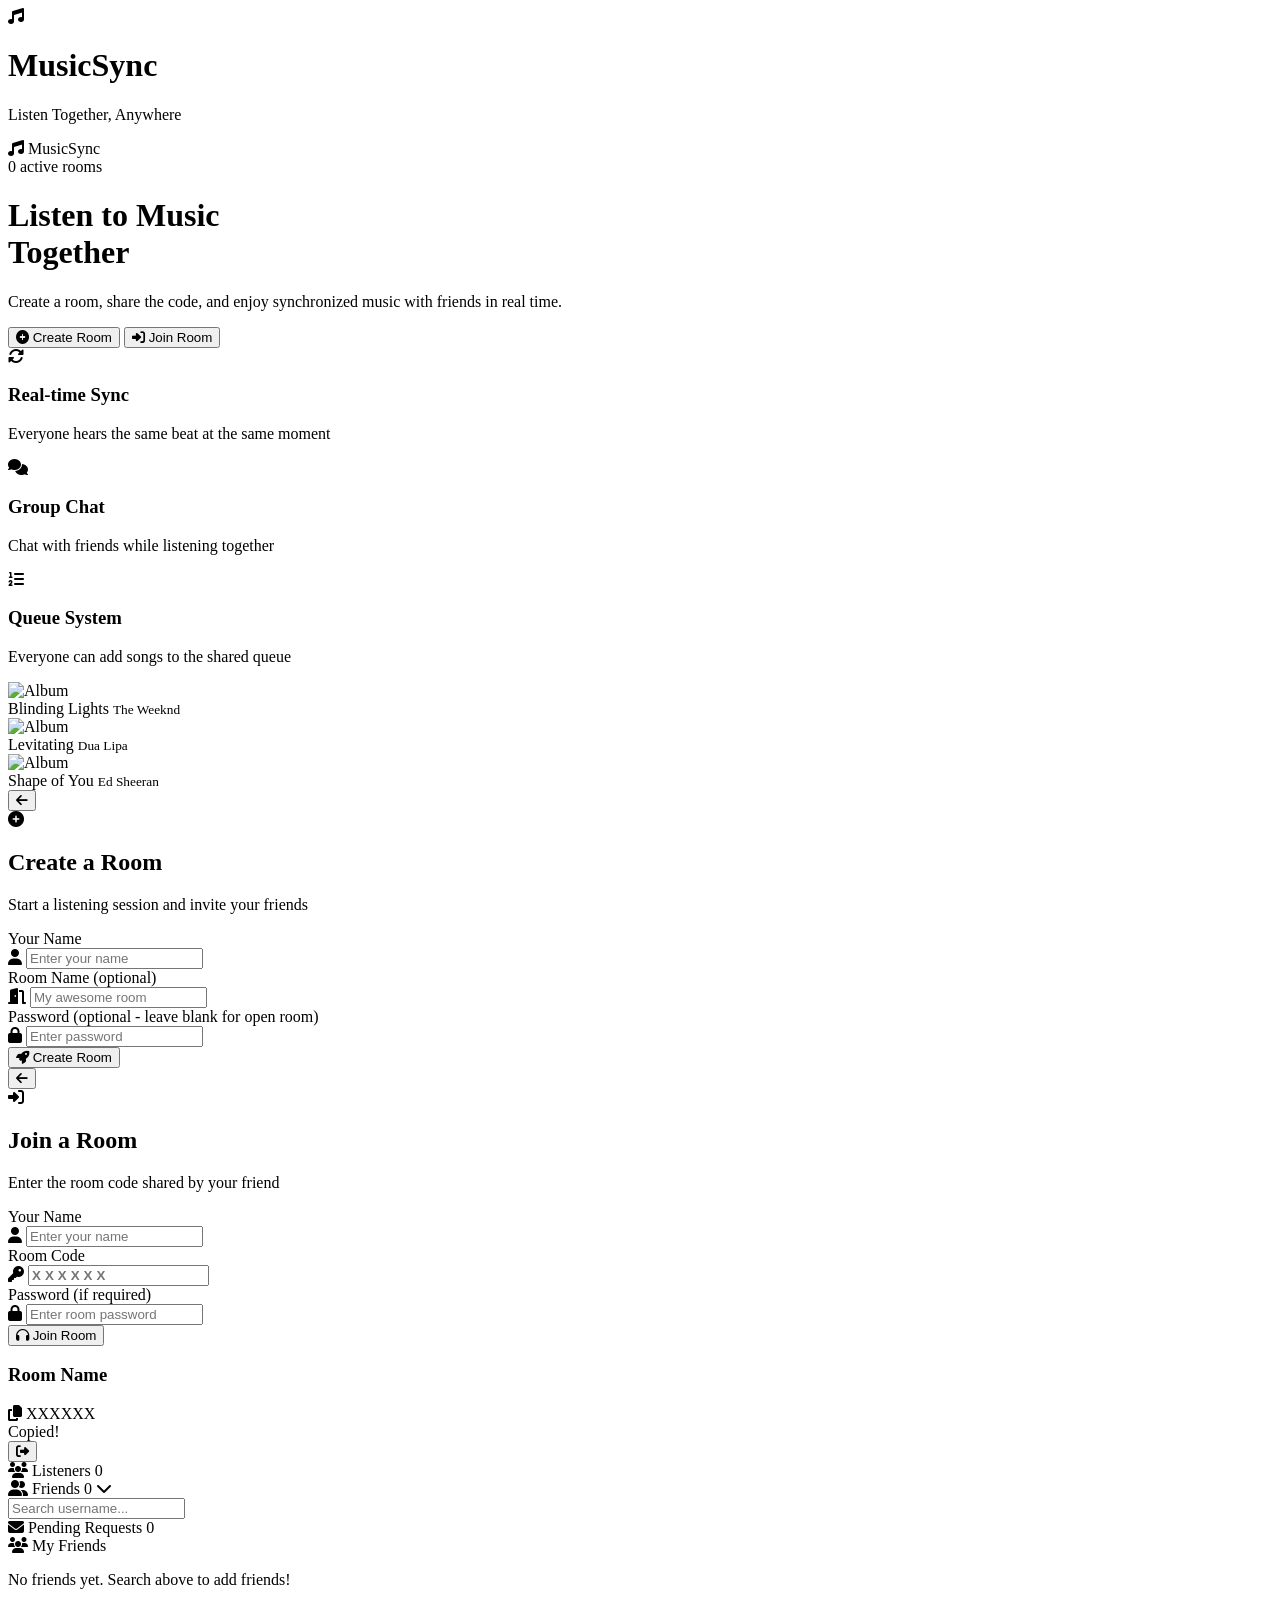
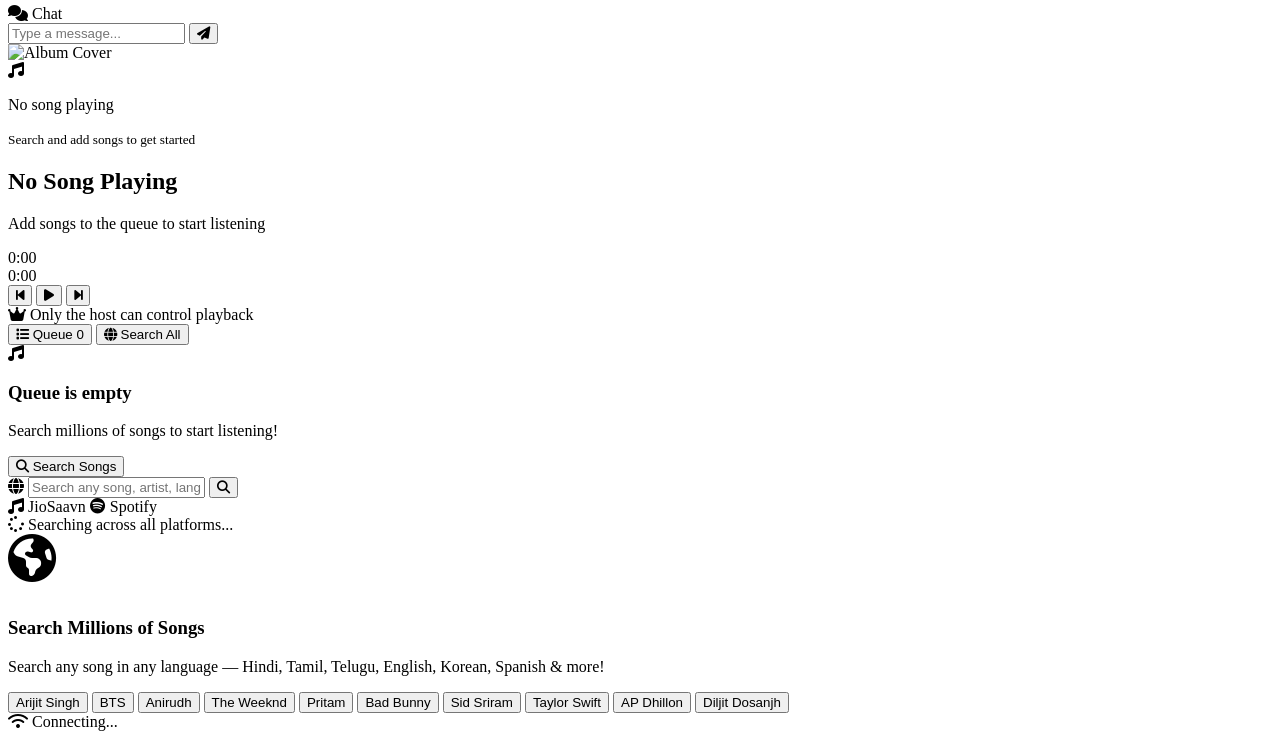
==== target/classes/static/index.html @ d3685bd4 "Fix: Add cache-busting version params to CSS and JS" ====
<!DOCTYPE html>
<html lang="en">
<head>
    <meta charset="UTF-8">
    <meta name="viewport" content="width=device-width, initial-scale=1.0">
    <title>MusicSync - Listen Together</title>
    <link rel="stylesheet" href="/css/style.css?v=20260312">
    <link href="https://fonts.googleapis.com/css2?family=Inter:wght@300;400;500;600;700;800;900&display=swap" rel="stylesheet">
    <link href="https://cdnjs.cloudflare.com/ajax/libs/font-awesome/6.5.1/css/all.min.css" rel="stylesheet">
    <script src="https://cdn.jsdelivr.net/npm/sockjs-client@1/dist/sockjs.min.js"></script>
    <script src="https://cdnjs.cloudflare.com/ajax/libs/stomp.js/2.3.3/stomp.min.js"></script>
</head>
<body>

    <!-- Splash Screen -->
    <div id="splash-screen" class="screen">
        <div class="splash-content">
            <div class="splash-logo">
                <div class="logo-icon">
                    <i class="fas fa-music"></i>
                    <div class="pulse-ring"></div>
                    <div class="pulse-ring delay-1"></div>
                    <div class="pulse-ring delay-2"></div>
                </div>
                <h1 class="logo-text">Music<span>Sync</span></h1>
                <p class="logo-tagline">Listen Together, Anywhere</p>
            </div>
            <div class="splash-loader">
                <div class="equalizer">
                    <span></span><span></span><span></span><span></span><span></span>
                </div>
            </div>
        </div>
    </div>

    <!-- Home Screen -->
    <div id="home-screen" class="screen active">
        <div class="home-container">
            <nav class="home-nav">
                <div class="nav-logo">
                    <i class="fas fa-music"></i>
                    <span>MusicSync</span>
                </div>
                <div class="nav-stats">
                    <span id="active-rooms-count">0</span> active rooms
                </div>
            </nav>

            <div class="home-hero">
                <div class="hero-content">
                    <h1>Listen to Music<br><span class="gradient-text">Together</span></h1>
                    <p>Create a room, share the code, and enjoy synchronized music with friends in real time.</p>

                    <div class="home-actions">
                        <button class="btn btn-primary btn-lg" onclick="showScreen('create-room-screen')">
                            <i class="fas fa-plus-circle"></i>
                            Create Room
                        </button>
                        <button class="btn btn-secondary btn-lg" onclick="showScreen('join-room-screen')">
                            <i class="fas fa-sign-in-alt"></i>
                            Join Room
                        </button>
                    </div>

                    <div class="home-features">
                        <div class="feature-card">
                            <div class="feature-icon"><i class="fas fa-sync-alt"></i></div>
                            <h3>Real-time Sync</h3>
                            <p>Everyone hears the same beat at the same moment</p>
                        </div>
                        <div class="feature-card">
                            <div class="feature-icon"><i class="fas fa-comments"></i></div>
                            <h3>Group Chat</h3>
                            <p>Chat with friends while listening together</p>
                        </div>
                        <div class="feature-card">
                            <div class="feature-icon"><i class="fas fa-list-ol"></i></div>
                            <h3>Queue System</h3>
                            <p>Everyone can add songs to the shared queue</p>
                        </div>
                    </div>
                </div>

                <div class="hero-visual">
                    <div class="floating-cards">
                        <div class="float-card card-1">
                            <img src="https://i.scdn.co/image/ab67616d0000b2738863bc11d2aa12b54f5aeb36" alt="Album">
                            <div class="float-card-info">
                                <span>Blinding Lights</span>
                                <small>The Weeknd</small>
                            </div>
                        </div>
                        <div class="float-card card-2">
                            <img src="https://i.scdn.co/image/ab67616d0000b273bd26ede1ae69327010d49946" alt="Album">
                            <div class="float-card-info">
                                <span>Levitating</span>
                                <small>Dua Lipa</small>
                            </div>
                        </div>
                        <div class="float-card card-3">
                            <img src="https://i.scdn.co/image/ab67616d0000b273ba5db46f4b838ef6027e6f96" alt="Album">
                            <div class="float-card-info">
                                <span>Shape of You</span>
                                <small>Ed Sheeran</small>
                            </div>
                        </div>
                    </div>
                </div>
            </div>
        </div>
    </div>

    <!-- Create Room Screen -->
    <div id="create-room-screen" class="screen">
        <div class="form-container">
            <button class="btn-back" onclick="showScreen('home-screen')">
                <i class="fas fa-arrow-left"></i>
            </button>
            <div class="form-card">
                <div class="form-header">
                    <div class="form-icon create">
                        <i class="fas fa-plus-circle"></i>
                    </div>
                    <h2>Create a Room</h2>
                    <p>Start a listening session and invite your friends</p>
                </div>
                <div class="form-body">
                    <div class="input-group">
                        <label>Your Name</label>
                        <div class="input-wrapper">
                            <i class="fas fa-user"></i>
                            <input type="text" id="create-username" placeholder="Enter your name" maxlength="20">
                        </div>
                    </div>
                    <div class="input-group">
                        <label>Room Name <span class="optional">(optional)</span></label>
                        <div class="input-wrapper">
                            <i class="fas fa-door-open"></i>
                            <input type="text" id="create-room-name" placeholder="My awesome room" maxlength="30">
                        </div>
                    </div>
                    <div class="input-group">
                        <label>Password <span class="optional">(optional - leave blank for open room)</span></label>
                        <div class="input-wrapper">
                            <i class="fas fa-lock"></i>
                            <input type="password" id="create-password" placeholder="Enter password" maxlength="20">
                        </div>
                    </div>
                    <button class="btn btn-primary btn-full" id="btn-create-room" onclick="createRoom()">
                        <i class="fas fa-rocket"></i>
                        Create Room
                    </button>
                    <div id="create-error" class="error-message hidden"></div>
                </div>
            </div>
        </div>
    </div>

    <!-- Join Room Screen -->
    <div id="join-room-screen" class="screen">
        <div class="form-container">
            <button class="btn-back" onclick="showScreen('home-screen')">
                <i class="fas fa-arrow-left"></i>
            </button>
            <div class="form-card">
                <div class="form-header">
                    <div class="form-icon join">
                        <i class="fas fa-sign-in-alt"></i>
                    </div>
                    <h2>Join a Room</h2>
                    <p>Enter the room code shared by your friend</p>
                </div>
                <div class="form-body">
                    <div class="input-group">
                        <label>Your Name</label>
                        <div class="input-wrapper">
                            <i class="fas fa-user"></i>
                            <input type="text" id="join-username" placeholder="Enter your name" maxlength="20">
                        </div>
                    </div>
                    <div class="input-group">
                        <label>Room Code</label>
                        <div class="input-wrapper code-input">
                            <i class="fas fa-key"></i>
                            <input type="text" id="join-room-code" placeholder="XXXXXX" maxlength="6"
                                   style="text-transform: uppercase; letter-spacing: 4px; font-weight: 700;">
                        </div>
                    </div>
                    <div class="input-group">
                        <label>Password <span class="optional">(if required)</span></label>
                        <div class="input-wrapper">
                            <i class="fas fa-lock"></i>
                            <input type="password" id="join-password" placeholder="Enter room password" maxlength="20">
                        </div>
                    </div>
                    <button class="btn btn-primary btn-full" id="btn-join-room" onclick="joinRoom()">
                        <i class="fas fa-headphones"></i>
                        Join Room
                    </button>
                    <div id="join-error" class="error-message hidden"></div>
                </div>
            </div>
        </div>
    </div>

    <!-- Music Room Screen -->
    <div id="room-screen" class="screen">
        <div class="room-layout">
            <!-- Room Sidebar -->
            <aside class="room-sidebar">
                <div class="sidebar-header">
                    <div class="room-info">
                        <h3 id="room-name-display">Room Name</h3>
                        <div class="room-code-badge" onclick="copyRoomCode()">
                            <i class="fas fa-copy"></i>
                            <span id="room-code-display">XXXXXX</span>
                            <div class="copy-tooltip">Copied!</div>
                        </div>
                    </div>
                    <button class="btn-icon danger" onclick="leaveRoom()" title="Leave Room">
                        <i class="fas fa-sign-out-alt"></i>
                    </button>
                </div>

                <!-- Users List -->
                <div class="sidebar-section">
                    <div class="section-title">
                        <i class="fas fa-users"></i>
                        <span>Listeners</span>
                        <span class="badge" id="user-count">0</span>
                    </div>
                    <div class="users-list" id="users-list"></div>
                </div>

                <!-- Friends Section -->
                <div class="sidebar-section friends-section">
                    <div class="section-title clickable" onclick="toggleFriendsPanel()">
                        <i class="fas fa-user-friends"></i>
                        <span>Friends</span>
                        <span class="badge" id="friend-count">0</span>
                        <i class="fas fa-chevron-down expand-icon" id="friends-expand-icon"></i>
                    </div>
                    <div class="friends-panel hidden" id="friends-panel">
                        <!-- Add Friend Search -->
                        <div class="add-friend-search">
                            <input type="text" id="friend-search-input" placeholder="Search username..." 
                                   oninput="searchFriends(this.value)" maxlength="20">
                            <div class="search-results" id="friend-search-results"></div>
                        </div>
                        
                        <!-- Friend Requests -->
                        <div class="friend-requests hidden" id="friend-requests-section">
                            <div class="section-subtitle">
                                <i class="fas fa-envelope"></i> Pending Requests
                                <span class="badge" id="request-count">0</span>
                            </div>
                            <div id="friend-requests-list"></div>
                        </div>
                        
                        <!-- Friends List -->
                        <div class="section-subtitle">
                            <i class="fas fa-users"></i> My Friends
                        </div>
                        <div class="friends-list" id="friends-list">
                            <div class="empty-friends">
                                <p>No friends yet. Search above to add friends!</p>
                            </div>
                        </div>
                    </div>
                </div>

                <!-- Chat Section -->
                <div class="sidebar-section chat-section">
                    <div class="section-title">
                        <i class="fas fa-comments"></i>
                        <span>Chat</span>
                    </div>
                    <div class="chat-messages" id="chat-messages"></div>
                    <div class="chat-input-wrapper">
                        <input type="text" id="chat-input" placeholder="Type a message..."
                               maxlength="500" onkeypress="handleChatKeypress(event)">
                        <button class="btn-icon" onclick="sendChat()">
                            <i class="fas fa-paper-plane"></i>
                        </button>
                    </div>
                </div>
            </aside>

            <!-- Main Content -->
            <main class="room-main">
                <!-- Now Playing -->
                <div class="now-playing-section">
                    <div class="now-playing-bg" id="now-playing-bg"></div>
                    <div class="now-playing-content">
                        <div class="album-artwork-container">
                            <div class="album-artwork" id="album-artwork">
                                <img src="" alt="Album Cover" id="album-cover-img">
                                <div class="vinyl-overlay"></div>
                                <div class="no-song-placeholder" id="no-song-placeholder">
                                    <i class="fas fa-music"></i>
                                    <p>No song playing</p>
                                    <small>Search and add songs to get started</small>
                                </div>
                            </div>
                            <div class="sound-waves" id="sound-waves">
                                <span></span><span></span><span></span><span></span><span></span>
                                <span></span><span></span><span></span><span></span><span></span>
                            </div>
                        </div>

                        <div class="song-details">
                            <h2 class="song-title" id="song-title">No Song Playing</h2>
                            <p class="song-artist" id="song-artist">Add songs to the queue to start listening</p>
                            <p class="song-album" id="song-album"></p>

                            <!-- Progress Bar -->
                            <div class="progress-container" id="progress-container">
                                <span class="time-current" id="time-current">0:00</span>
                                <div class="progress-bar" id="progress-bar" onclick="seekTo(event)">
                                    <div class="progress-fill" id="progress-fill"></div>
                                    <div class="progress-thumb" id="progress-thumb"></div>
                                </div>
                                <span class="time-total" id="time-total">0:00</span>
                            </div>

                            <!-- Controls -->
                            <div class="playback-controls">
                                <button class="btn-control" onclick="previousSong()" title="Previous">
                                    <i class="fas fa-step-backward"></i>
                                </button>
                                <button class="btn-control btn-play" id="btn-play-pause" onclick="togglePlayPause()">
                                    <i class="fas fa-play" id="play-pause-icon"></i>
                                </button>
                                <button class="btn-control" onclick="nextSong()" title="Next">
                                    <i class="fas fa-step-forward"></i>
                                </button>
                            </div>

                            <div class="host-indicator" id="host-indicator">
                                <i class="fas fa-crown"></i>
                                <span>Only the host can control playback</span>
                            </div>
                        </div>
                    </div>
                </div>

                <!-- Tabs: Queue / Library / Search -->
                <div class="content-tabs">
                    <button class="tab-btn active" onclick="switchTab('queue')" id="tab-queue">
                        <i class="fas fa-list"></i>
                        Queue <span class="badge" id="queue-count">0</span>
                    </button>
                    <button class="tab-btn" onclick="switchTab('search')" id="tab-search">
                        <i class="fas fa-globe"></i>
                        Search All
                    </button>
                </div>

                <!-- Queue -->
                <div class="tab-content active" id="queue-panel">
                    <div class="queue-empty" id="queue-empty">
                        <i class="fas fa-music"></i>
                        <h3>Queue is empty</h3>
                        <p>Search millions of songs to start listening!</p>
                        <button class="btn btn-primary" onclick="switchTab('search')">
                            <i class="fas fa-search"></i> Search Songs
                        </button>
                    </div>
                    <div class="song-list" id="queue-list"></div>
                </div>

                <!-- Search All (External APIs) -->
                <div class="tab-content" id="search-panel">
                    <div class="library-search">
                        <div class="input-wrapper">
                            <i class="fas fa-globe"></i>
                            <input type="text" id="external-search" 
                                   placeholder="Search any song, artist, language..."
                                   onkeydown="if(event.key==='Enter') searchExternal()">
                            <button class="search-go-btn" onclick="searchExternal()" title="Search">
                                <i class="fas fa-search"></i>
                            </button>
                        </div>
                        <div class="search-sources" id="search-sources">
                            <span class="source-badge jiosaavn"><i class="fas fa-music"></i> JioSaavn</span>
                            <span class="source-badge spotify hidden" id="spotify-badge"><i class="fab fa-spotify"></i> Spotify</span>
                        </div>
                    </div>
                    <div class="search-status hidden" id="search-status">
                        <i class="fas fa-spinner fa-spin"></i> Searching across all platforms...
                    </div>
                    <div class="search-empty" id="search-empty">
                        <i class="fas fa-globe-americas" style="font-size: 3rem; color: var(--accent); margin-bottom: 1rem;"></i>
                        <h3>Search Millions of Songs</h3>
                        <p>Search any song in any language — Hindi, Tamil, Telugu, English, Korean, Spanish & more!</p>
                        <div class="search-suggestions">
                            <button class="suggestion-chip" onclick="quickSearch('Arijit Singh')">Arijit Singh</button>
                            <button class="suggestion-chip" onclick="quickSearch('BTS')">BTS</button>
                            <button class="suggestion-chip" onclick="quickSearch('Anirudh')">Anirudh</button>
                            <button class="suggestion-chip" onclick="quickSearch('The Weeknd')">The Weeknd</button>
                            <button class="suggestion-chip" onclick="quickSearch('Pritam')">Pritam</button>
                            <button class="suggestion-chip" onclick="quickSearch('Bad Bunny')">Bad Bunny</button>
                            <button class="suggestion-chip" onclick="quickSearch('Sid Sriram')">Sid Sriram</button>
                            <button class="suggestion-chip" onclick="quickSearch('Taylor Swift')">Taylor Swift</button>
                            <button class="suggestion-chip" onclick="quickSearch('AP Dhillon')">AP Dhillon</button>
                            <button class="suggestion-chip" onclick="quickSearch('Diljit Dosanjh')">Diljit Dosanjh</button>
                        </div>
                    </div>
                    <div class="song-list" id="search-results"></div>
                </div>
            </main>
        </div>
    </div>

    <!-- Toast Notification -->
    <div id="toast-container"></div>

    <!-- Connection Status -->
    <div class="connection-status" id="connection-status">
        <i class="fas fa-wifi"></i>
        <span>Connecting...</span>
    </div>

    <script src="/js/app.js?v=20260312"></script>
</body>
</html>
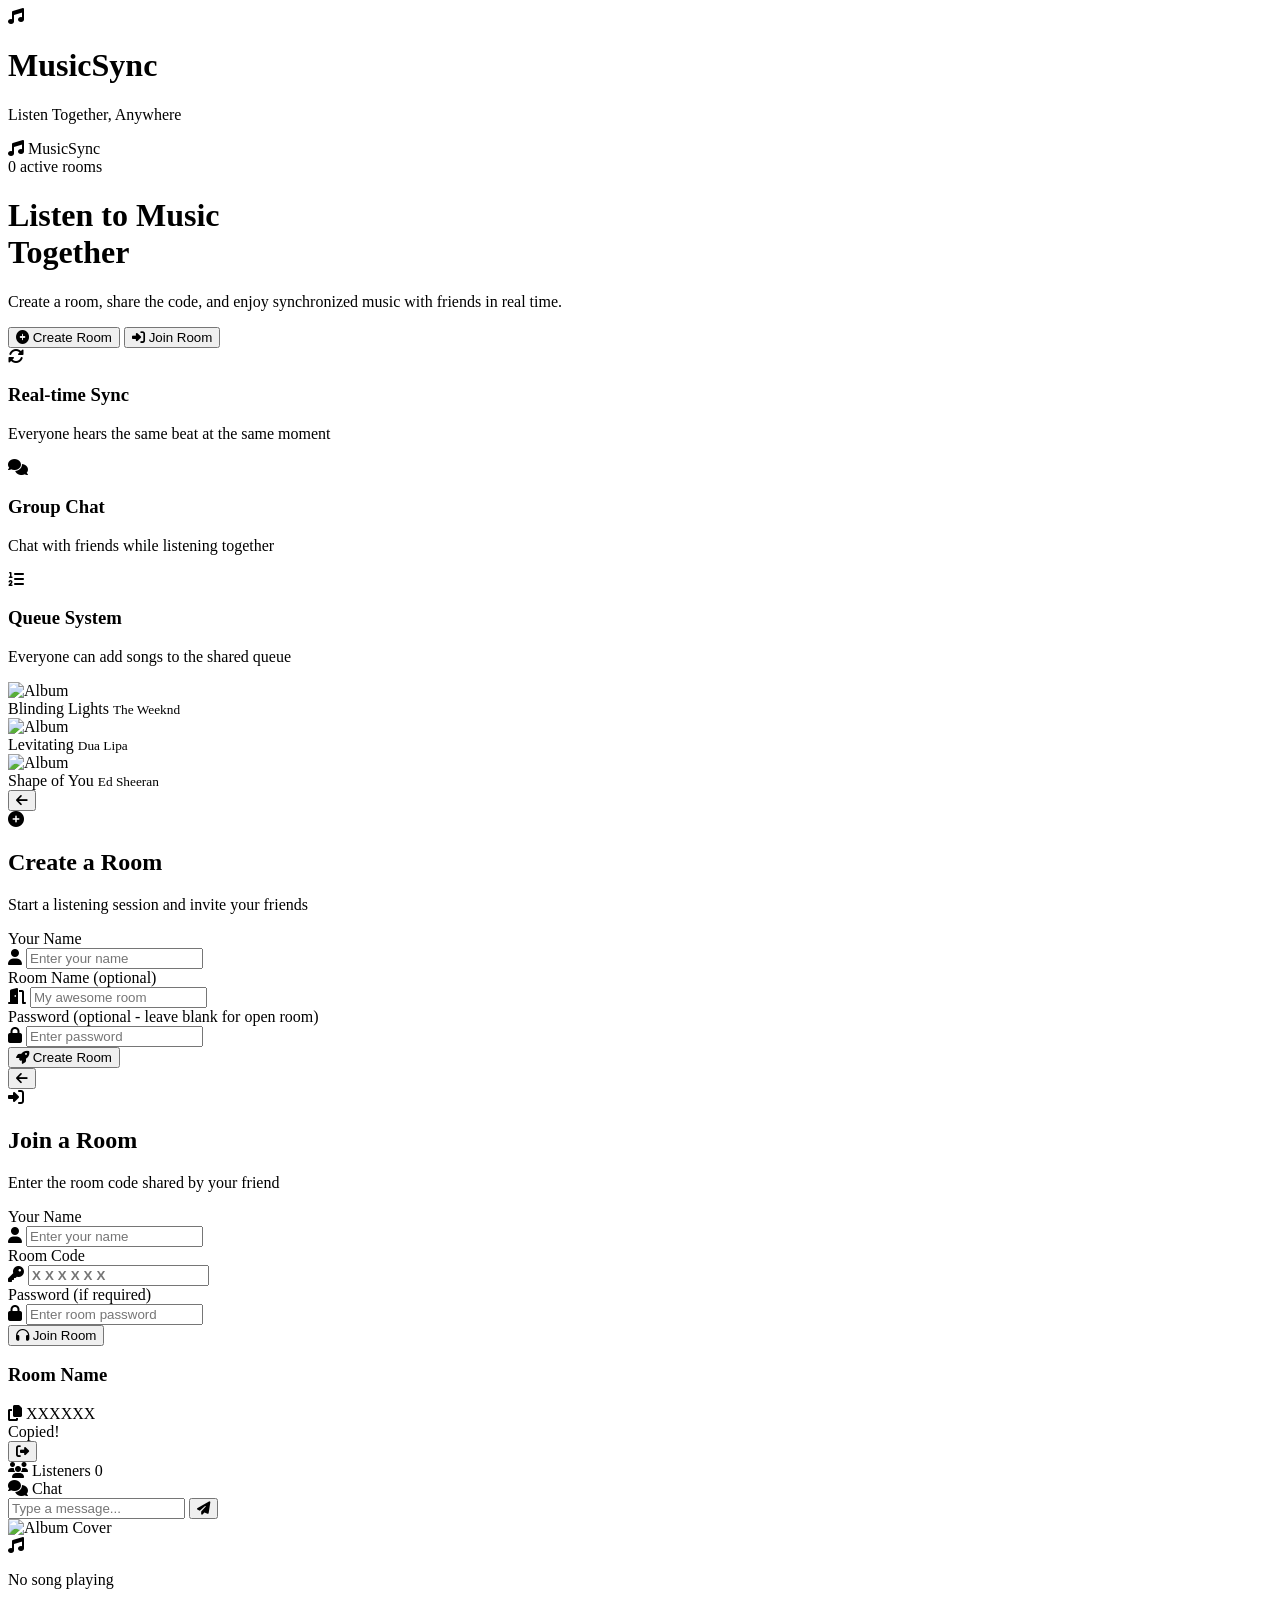
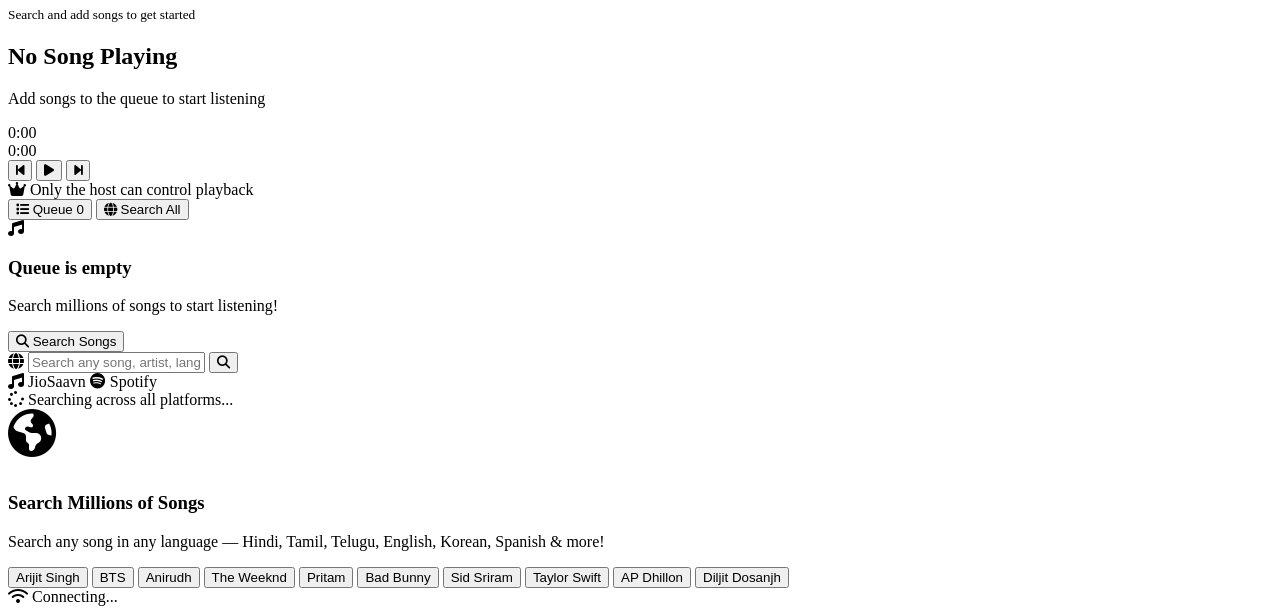
==== commit 1a50892a: "Remove friends system to simplify application Removed: - Friends Section UI from index.html - Friend" ====
--- a/target/classes/static/index.html
+++ b/target/classes/static/index.html
@@ -230,43 +230,6 @@
                         <span class="badge" id="user-count">0</span>
                     </div>
                     <div class="users-list" id="users-list"></div>
-                </div>
-
-                <!-- Friends Section -->
-                <div class="sidebar-section friends-section">
-                    <div class="section-title clickable" onclick="toggleFriendsPanel()">
-                        <i class="fas fa-user-friends"></i>
-                        <span>Friends</span>
-                        <span class="badge" id="friend-count">0</span>
-                        <i class="fas fa-chevron-down expand-icon" id="friends-expand-icon"></i>
-                    </div>
-                    <div class="friends-panel hidden" id="friends-panel">
-                        <!-- Add Friend Search -->
-                        <div class="add-friend-search">
-                            <input type="text" id="friend-search-input" placeholder="Search username..." 
-                                   oninput="searchFriends(this.value)" maxlength="20">
-                            <div class="search-results" id="friend-search-results"></div>
-                        </div>
-                        
-                        <!-- Friend Requests -->
-                        <div class="friend-requests hidden" id="friend-requests-section">
-                            <div class="section-subtitle">
-                                <i class="fas fa-envelope"></i> Pending Requests
-                                <span class="badge" id="request-count">0</span>
-                            </div>
-                            <div id="friend-requests-list"></div>
-                        </div>
-                        
-                        <!-- Friends List -->
-                        <div class="section-subtitle">
-                            <i class="fas fa-users"></i> My Friends
-                        </div>
-                        <div class="friends-list" id="friends-list">
-                            <div class="empty-friends">
-                                <p>No friends yet. Search above to add friends!</p>
-                            </div>
-                        </div>
-                    </div>
                 </div>
 
                 <!-- Chat Section -->
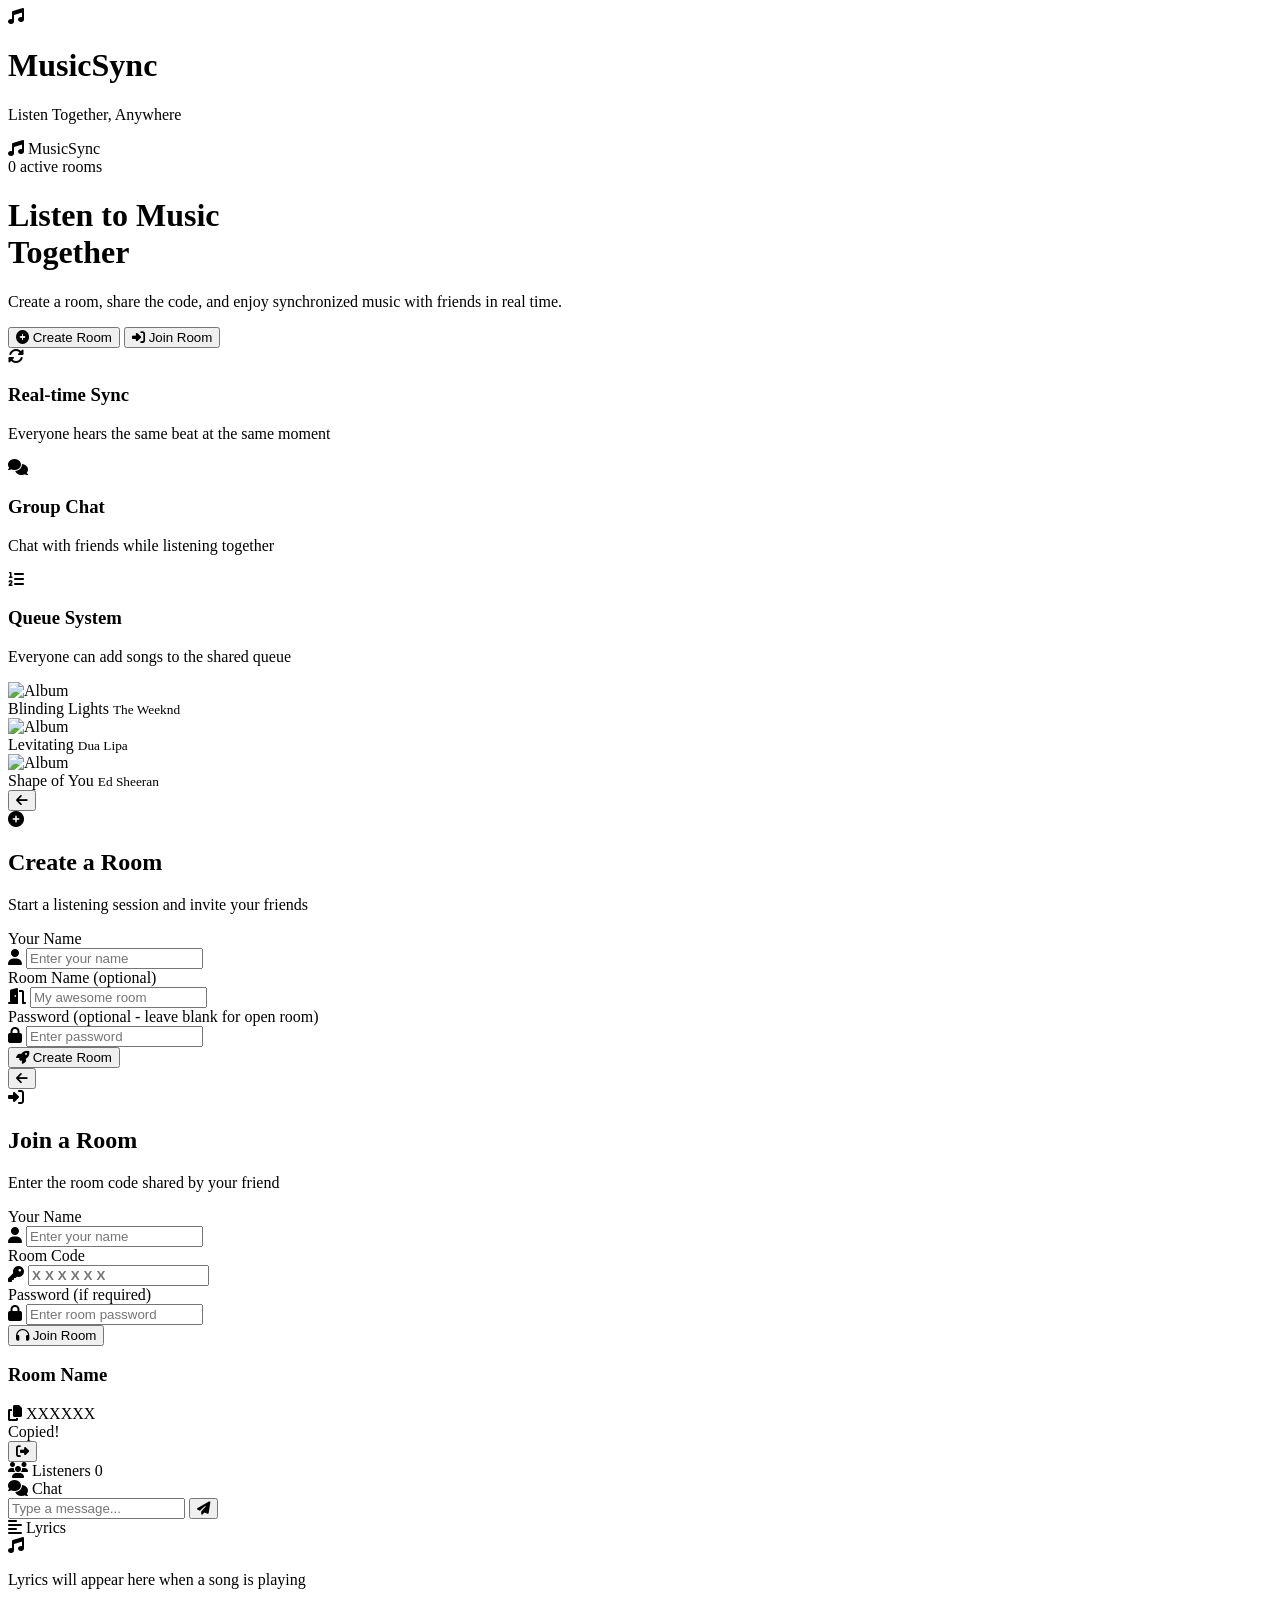
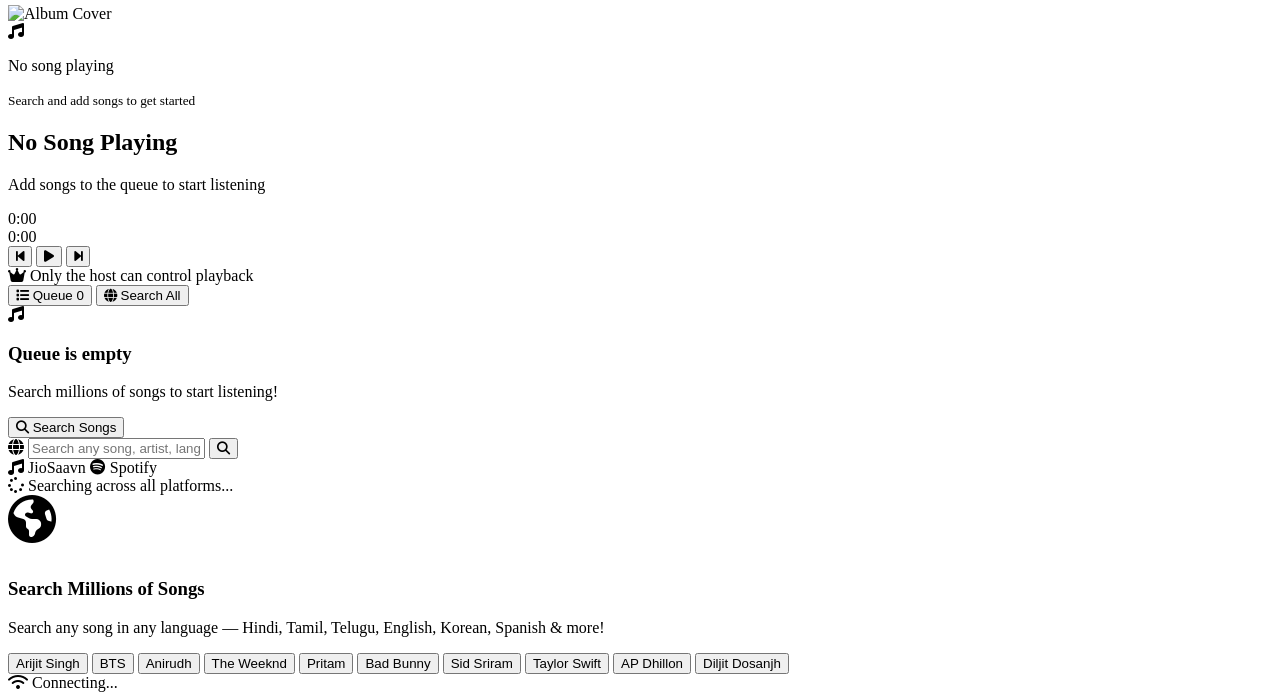
==== commit 3185a708: "Add synchronized lyrics feature for all songs Added: - Lyrics model with LRC format support for time" ====
--- a/target/classes/static/index.html
+++ b/target/classes/static/index.html
@@ -245,6 +245,20 @@
                         <button class="btn-icon" onclick="sendChat()">
                             <i class="fas fa-paper-plane"></i>
                         </button>
+                    </div>
+                </div>
+
+                <!-- Lyrics Section -->
+                <div class="sidebar-section lyrics-section">
+                    <div class="section-title">
+                        <i class="fas fa-align-left"></i>
+                        <span>Lyrics</span>
+                    </div>
+                    <div class="lyrics-container" id="lyrics-container">
+                        <div class="lyrics-empty">
+                            <i class="fas fa-music"></i>
+                            <p>Lyrics will appear here when a song is playing</p>
+                        </div>
                     </div>
                 </div>
             </aside>
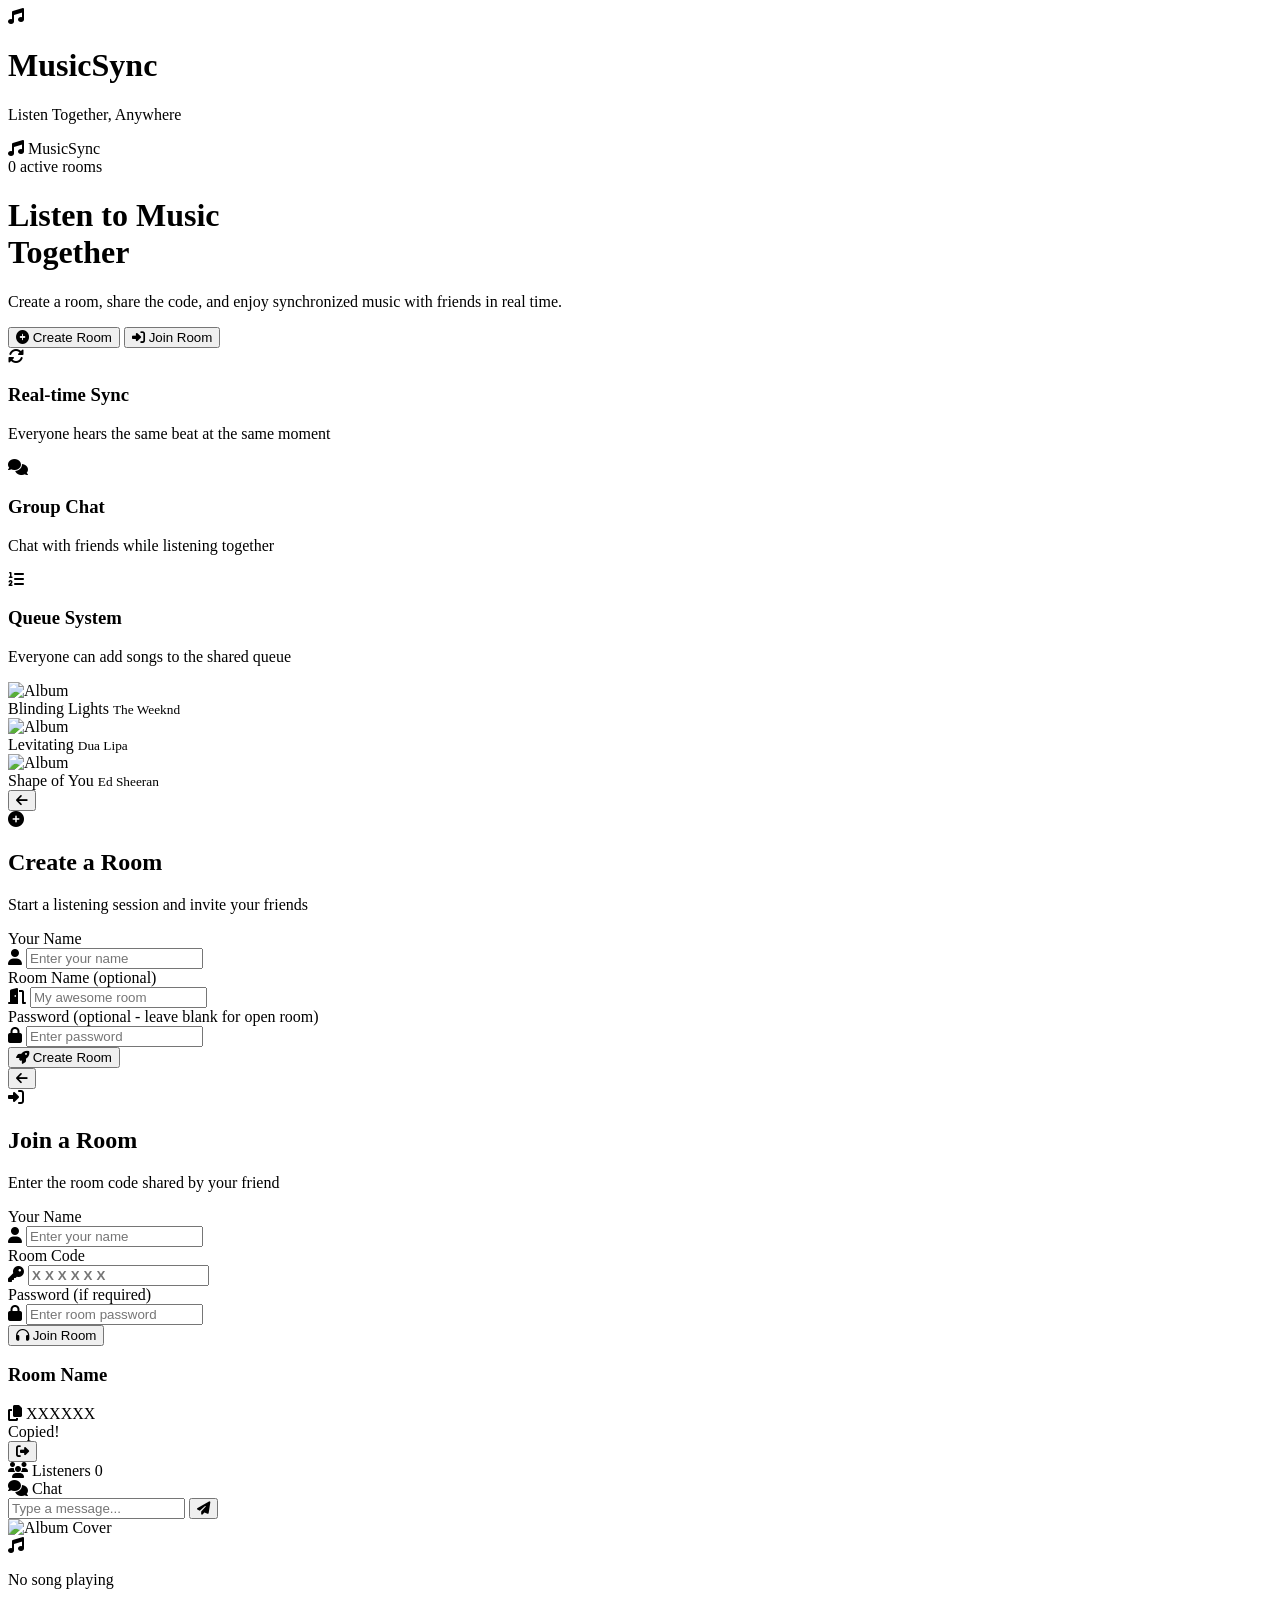
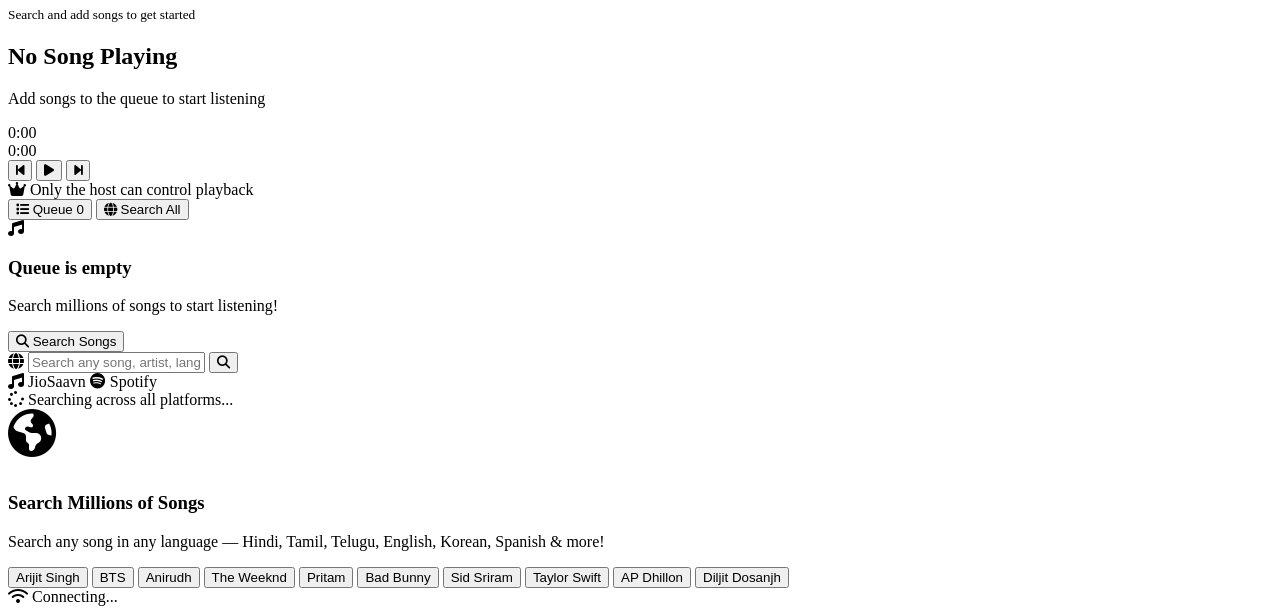
==== commit d35176db: "Add drag-to-reorder and remove button for queue songs" ====
--- a/target/classes/static/index.html
+++ b/target/classes/static/index.html
@@ -245,20 +245,6 @@
                         <button class="btn-icon" onclick="sendChat()">
                             <i class="fas fa-paper-plane"></i>
                         </button>
-                    </div>
-                </div>
-
-                <!-- Lyrics Section -->
-                <div class="sidebar-section lyrics-section">
-                    <div class="section-title">
-                        <i class="fas fa-align-left"></i>
-                        <span>Lyrics</span>
-                    </div>
-                    <div class="lyrics-container" id="lyrics-container">
-                        <div class="lyrics-empty">
-                            <i class="fas fa-music"></i>
-                            <p>Lyrics will appear here when a song is playing</p>
-                        </div>
                     </div>
                 </div>
             </aside>
@@ -398,6 +384,6 @@
         <span>Connecting...</span>
     </div>
 
-    <script src="/js/app.js?v=20260312"></script>
+    <script src="/js/app.js?v=1710263400"></script>
 </body>
 </html>
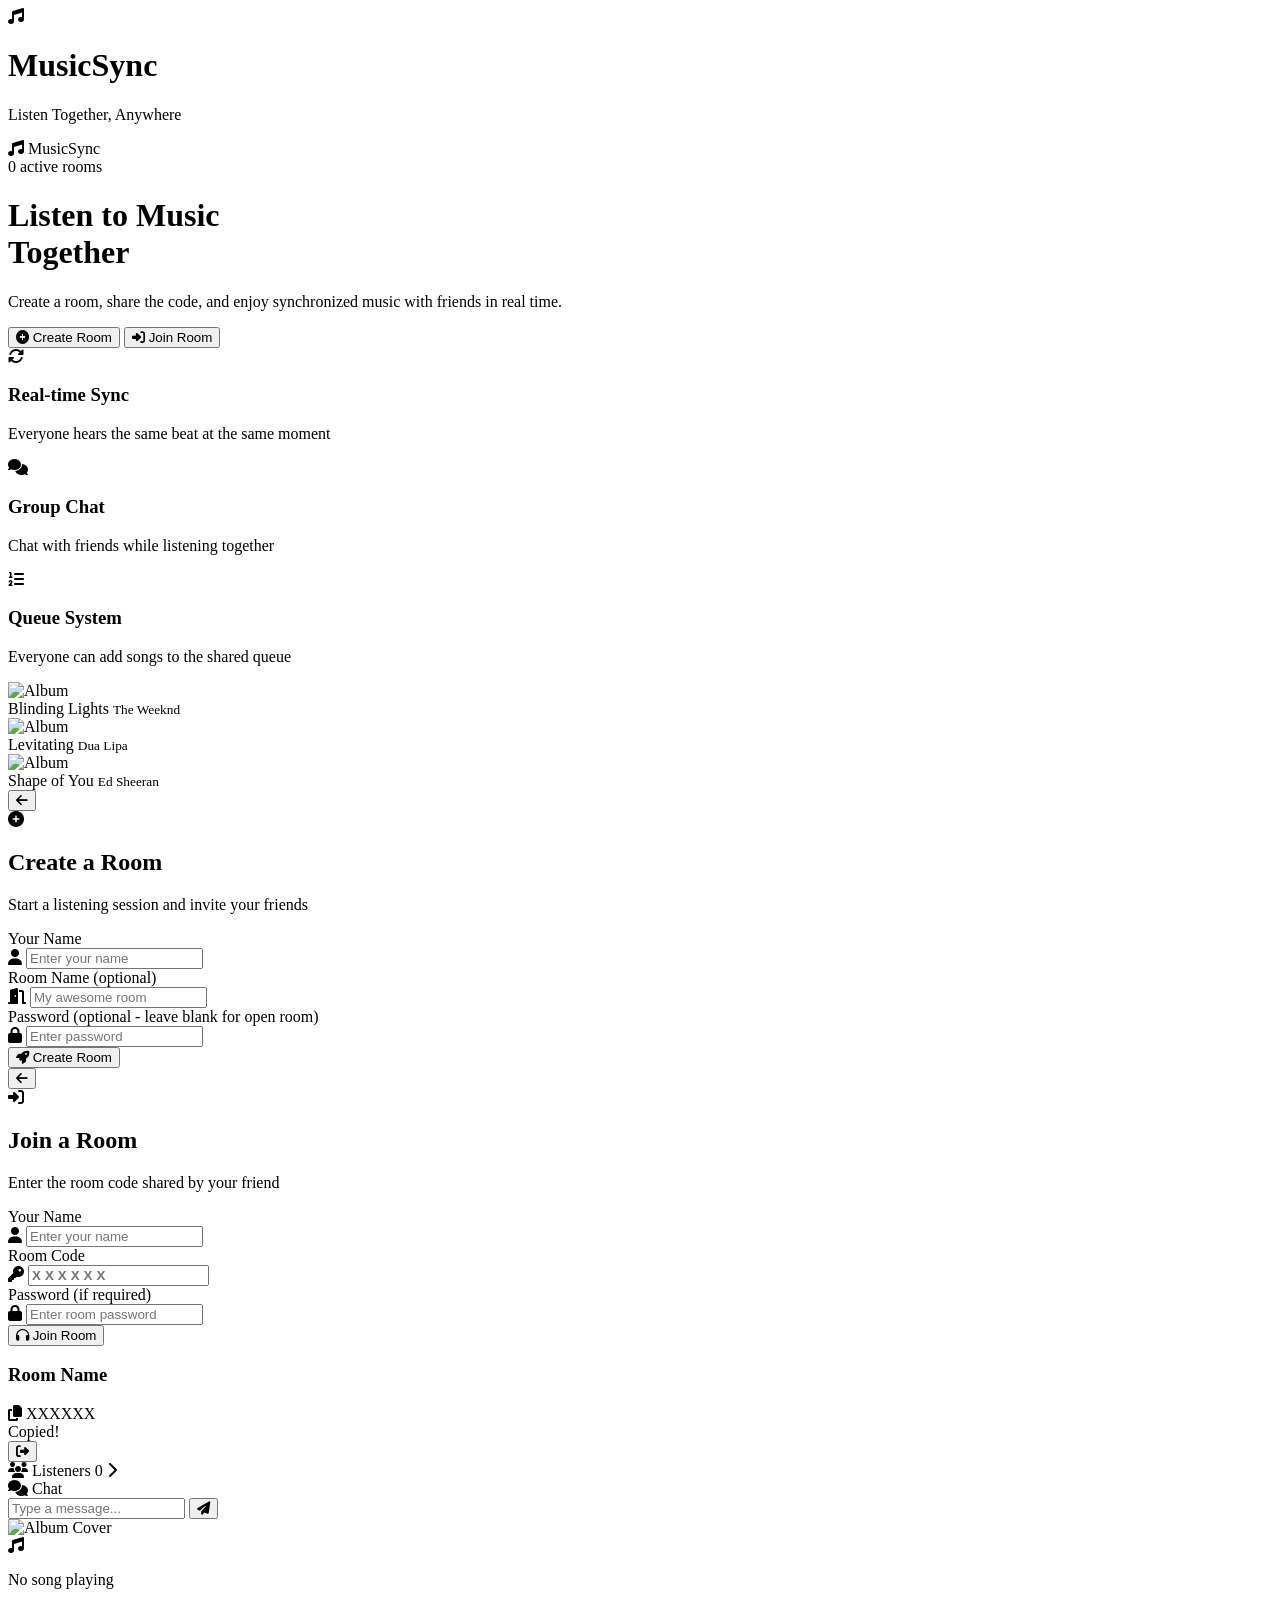
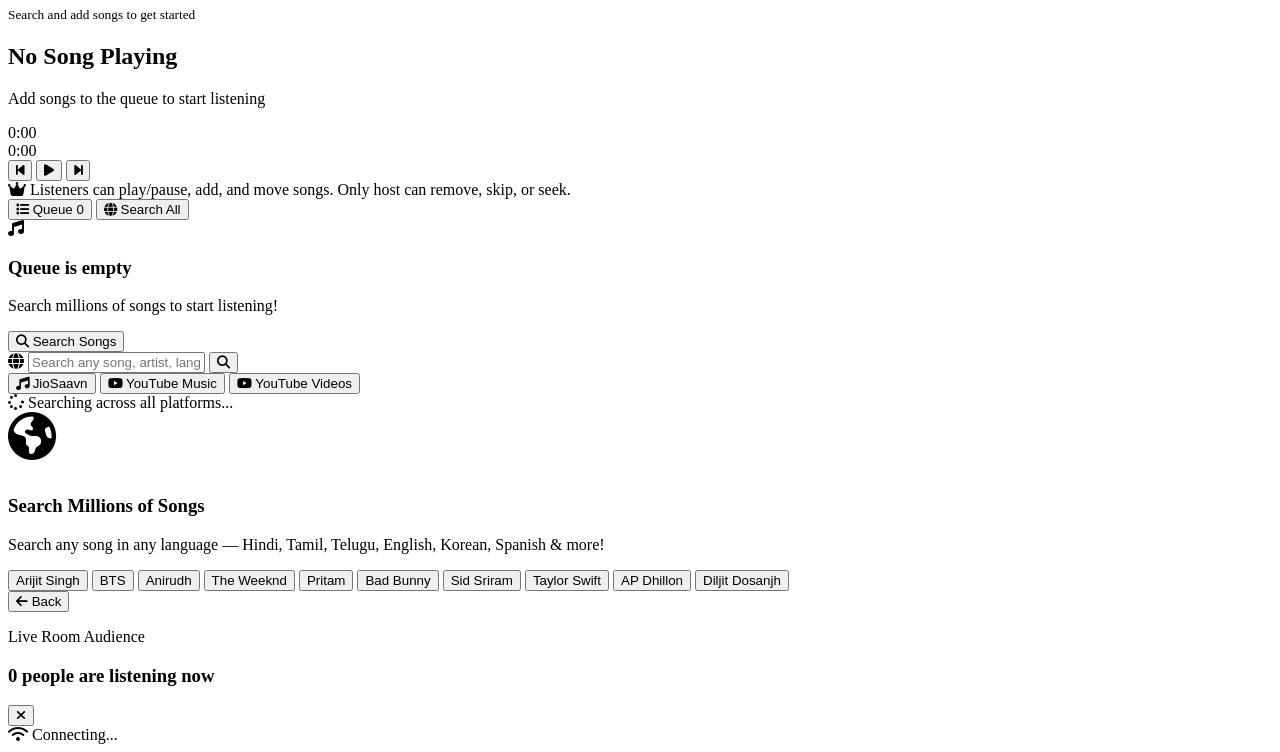
==== commit f7726634: "Add all pending local changes" ====
--- a/target/classes/static/index.html
+++ b/target/classes/static/index.html
@@ -4,7 +4,7 @@
     <meta charset="UTF-8">
     <meta name="viewport" content="width=device-width, initial-scale=1.0">
     <title>MusicSync - Listen Together</title>
-    <link rel="stylesheet" href="/css/style.css?v=20260312">
+    <link rel="stylesheet" href="/css/style.css?v=20260314-02">
     <link href="https://fonts.googleapis.com/css2?family=Inter:wght@300;400;500;600;700;800;900&display=swap" rel="stylesheet">
     <link href="https://cdnjs.cloudflare.com/ajax/libs/font-awesome/6.5.1/css/all.min.css" rel="stylesheet">
     <script src="https://cdn.jsdelivr.net/npm/sockjs-client@1/dist/sockjs.min.js"></script>
@@ -113,7 +113,7 @@
     <!-- Create Room Screen -->
     <div id="create-room-screen" class="screen">
         <div class="form-container">
-            <button class="btn-back" onclick="showScreen('home-screen')">
+            <button class="btn-back" onclick="goBack()">
                 <i class="fas fa-arrow-left"></i>
             </button>
             <div class="form-card">
@@ -159,7 +159,7 @@
     <!-- Join Room Screen -->
     <div id="join-room-screen" class="screen">
         <div class="form-container">
-            <button class="btn-back" onclick="showScreen('home-screen')">
+            <button class="btn-back" onclick="goBack()">
                 <i class="fas fa-arrow-left"></i>
             </button>
             <div class="form-card">
@@ -224,10 +224,12 @@
 
                 <!-- Users List -->
                 <div class="sidebar-section">
-                    <div class="section-title">
+                    <div class="section-title listeners-toggle" onclick="openListenersModal()" role="button" tabindex="0"
+                         onkeypress="if(event.key==='Enter' || event.key===' ') openListenersModal()" title="View current listeners">
                         <i class="fas fa-users"></i>
                         <span>Listeners</span>
                         <span class="badge" id="user-count">0</span>
+                        <i class="fas fa-chevron-right listeners-toggle-arrow"></i>
                     </div>
                     <div class="users-list" id="users-list"></div>
                 </div>
@@ -265,6 +267,10 @@
                                     <small>Search and add songs to get started</small>
                                 </div>
                             </div>
+                            <!-- YouTube Video Player (shown when a ytv_ song is playing) -->
+                            <div class="yt-video-wrapper hidden" id="yt-video-wrapper">
+                                <div id="yt-player"></div>
+                            </div>
                             <div class="sound-waves" id="sound-waves">
                                 <span></span><span></span><span></span><span></span><span></span>
                                 <span></span><span></span><span></span><span></span><span></span>
@@ -301,7 +307,7 @@
 
                             <div class="host-indicator" id="host-indicator">
                                 <i class="fas fa-crown"></i>
-                                <span>Only the host can control playback</span>
+                                <span>Listeners can play/pause, add, and move songs. Only host can remove, skip, or seek.</span>
                             </div>
                         </div>
                     </div>
@@ -345,8 +351,15 @@
                             </button>
                         </div>
                         <div class="search-sources" id="search-sources">
-                            <span class="source-badge jiosaavn"><i class="fas fa-music"></i> JioSaavn</span>
-                            <span class="source-badge spotify hidden" id="spotify-badge"><i class="fab fa-spotify"></i> Spotify</span>
+                            <button class="source-filter active" id="filter-jiosaavn" onclick="toggleSourceFilter('jiosaavn')" title="Show JioSaavn results only">
+                                <i class="fas fa-music"></i> JioSaavn
+                            </button>
+                            <button class="source-filter" id="filter-youtube" onclick="toggleSourceFilter('youtube')" title="Show YouTube Music results only">
+                                <i class="fab fa-youtube"></i> YouTube Music
+                            </button>
+                            <button class="source-filter" id="filter-youtubevideo" onclick="toggleSourceFilter('youtubevideo')" title="Show YouTube Videos results only">
+                                <i class="fab fa-youtube"></i> YouTube Videos
+                            </button>
                         </div>
                     </div>
                     <div class="search-status hidden" id="search-status">
@@ -369,9 +382,28 @@
                             <button class="suggestion-chip" onclick="quickSearch('Diljit Dosanjh')">Diljit Dosanjh</button>
                         </div>
                     </div>
+                    <button class="search-back-btn hidden" id="search-back-btn" onclick="goBackInSearch()">
+                        <i class="fas fa-arrow-left"></i> Back
+                    </button>
                     <div class="song-list" id="search-results"></div>
                 </div>
             </main>
+        </div>
+    </div>
+
+    <!-- Listeners Modal -->
+    <div class="listeners-modal hidden" id="listeners-modal" onclick="handleListenersModalBackdrop(event)">
+        <div class="listeners-modal-card" role="dialog" aria-modal="true" aria-labelledby="listeners-modal-title">
+            <div class="listeners-modal-header">
+                <div>
+                    <p class="listeners-modal-label">Live Room Audience</p>
+                    <h3 id="listeners-modal-title">0 people are listening now</h3>
+                </div>
+                <button class="btn-icon" onclick="closeListenersModal()" title="Close listeners panel">
+                    <i class="fas fa-times"></i>
+                </button>
+            </div>
+            <div class="listeners-modal-list" id="listeners-modal-list"></div>
         </div>
     </div>
 
@@ -384,6 +416,6 @@
         <span>Connecting...</span>
     </div>
 
-    <script src="/js/app.js?v=1710263400"></script>
+    <script src="js/app.js?v=20260314-15"></script>
 </body>
 </html>
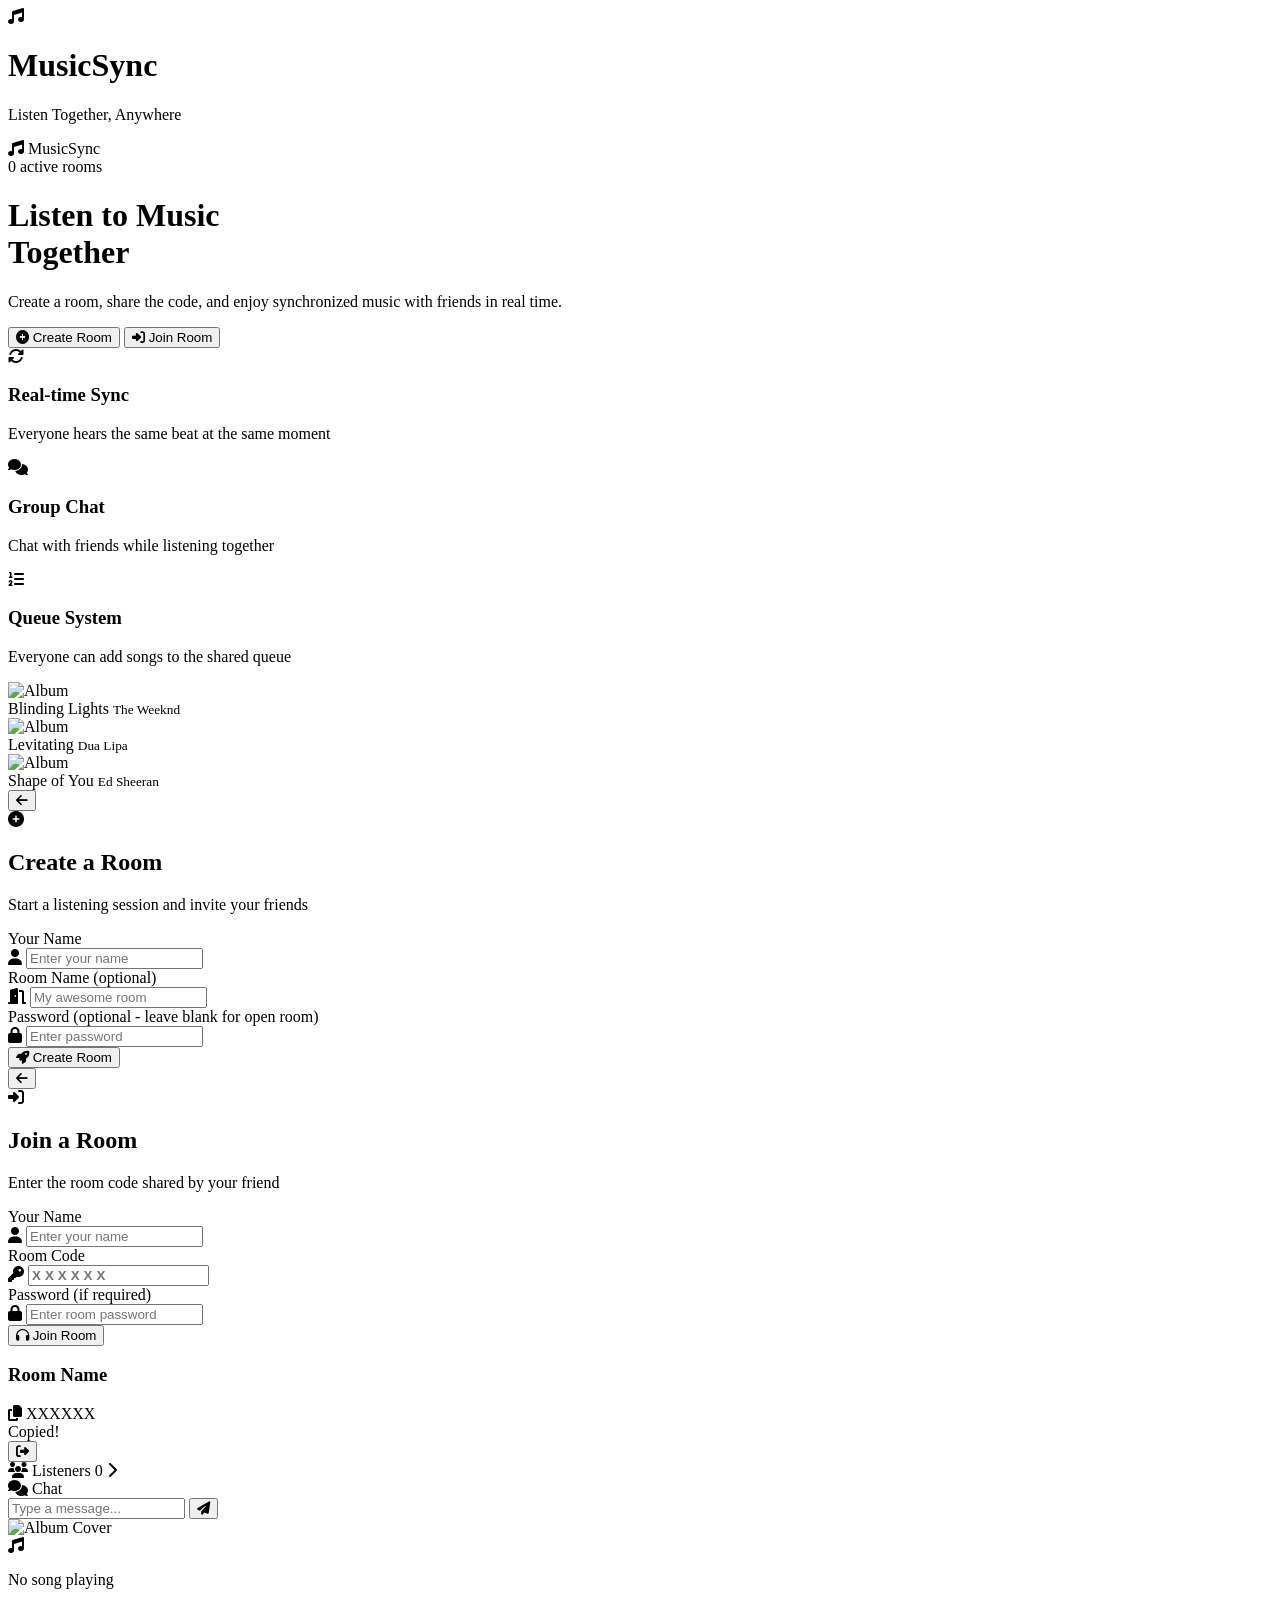
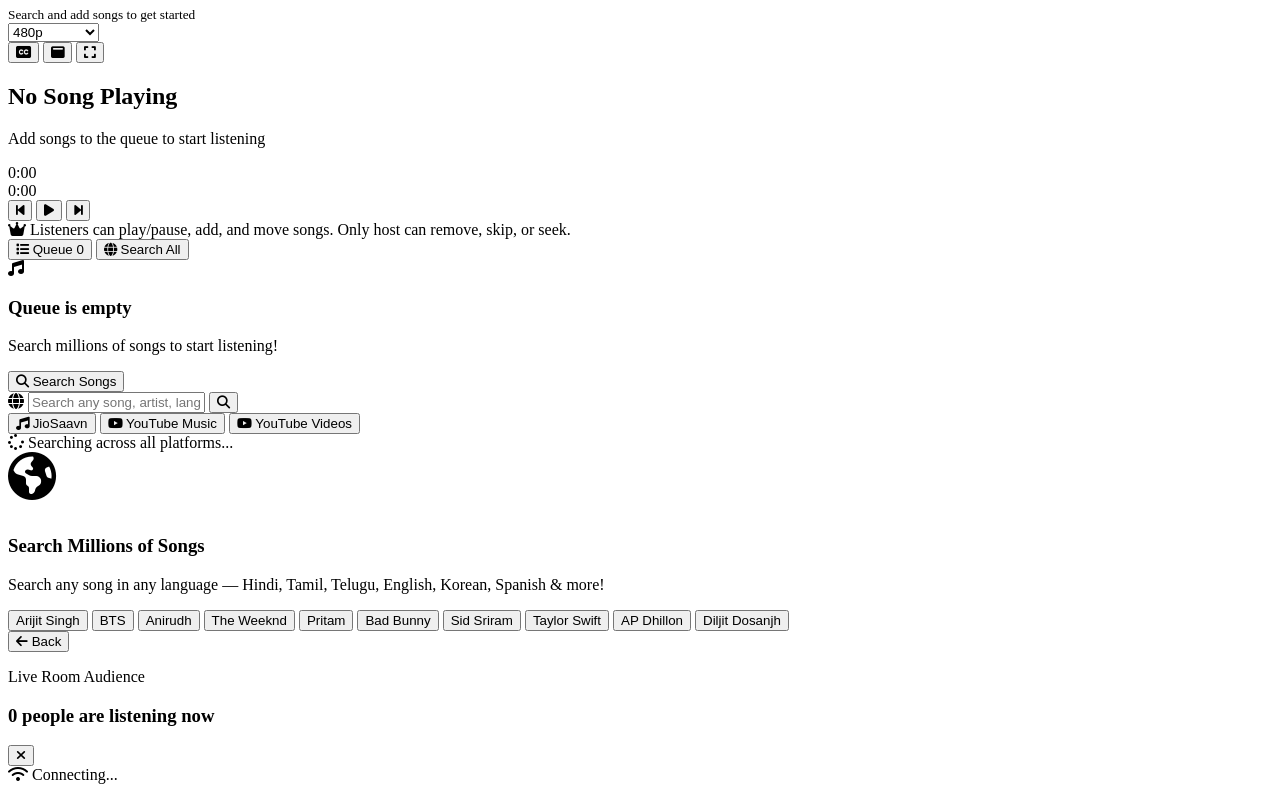
==== commit 839c9597: "Step 2: Setup Baseline - Compile: SUCCESS, Tests: 0/0 passed Executed baseline compile/test with JDK" ====
--- a/target/classes/static/index.html
+++ b/target/classes/static/index.html
@@ -4,7 +4,7 @@
     <meta charset="UTF-8">
     <meta name="viewport" content="width=device-width, initial-scale=1.0">
     <title>MusicSync - Listen Together</title>
-    <link rel="stylesheet" href="/css/style.css?v=20260314-02">
+    <link rel="stylesheet" href="/css/style.css?v=20260316-09">
     <link href="https://fonts.googleapis.com/css2?family=Inter:wght@300;400;500;600;700;800;900&display=swap" rel="stylesheet">
     <link href="https://cdnjs.cloudflare.com/ajax/libs/font-awesome/6.5.1/css/all.min.css" rel="stylesheet">
     <script src="https://cdn.jsdelivr.net/npm/sockjs-client@1/dist/sockjs.min.js"></script>
@@ -270,6 +270,26 @@
                             <!-- YouTube Video Player (shown when a ytv_ song is playing) -->
                             <div class="yt-video-wrapper hidden" id="yt-video-wrapper">
                                 <div id="yt-player"></div>
+                                <div class="yt-controls">
+                                    <div class="yt-quality-control">
+                                        <select id="yt-quality-selector" onchange="changeYtQuality(this.value)" title="Video Quality">
+                                            <option value="small">360p</option>
+                                            <option value="medium" selected>480p</option>
+                                            <option value="large">720p</option>
+                                            <option value="hd720">HD (720p)</option>
+                                            <option value="hd1080">HD (1080p)</option>
+                                        </select>
+                                    </div>
+                                    <button class="yt-control-btn" id="yt-cc-btn" type="button" onclick="toggleYtSubtitles()" title="Toggle Subtitles">
+                                        <i class="fas fa-closed-captioning"></i>
+                                    </button>
+                                    <button class="yt-control-btn" id="yt-enlarge-btn" type="button" onclick="toggleYtEnlarge()" title="Enlarge (Theater Mode)">
+                                        <i class="fas fa-window-maximize"></i>
+                                    </button>
+                                    <button class="yt-control-btn yt-fullscreen-btn" type="button" onclick="toggleYtFullscreen()" title="Toggle fullscreen video">
+                                        <i class="fas fa-expand"></i>
+                                    </button>
+                                </div>
                             </div>
                             <div class="sound-waves" id="sound-waves">
                                 <span></span><span></span><span></span><span></span><span></span>
@@ -416,6 +436,6 @@
         <span>Connecting...</span>
     </div>
 
-    <script src="js/app.js?v=20260314-15"></script>
+    <script src="/js/app.js?v=20260316-09"></script>
 </body>
 </html>
